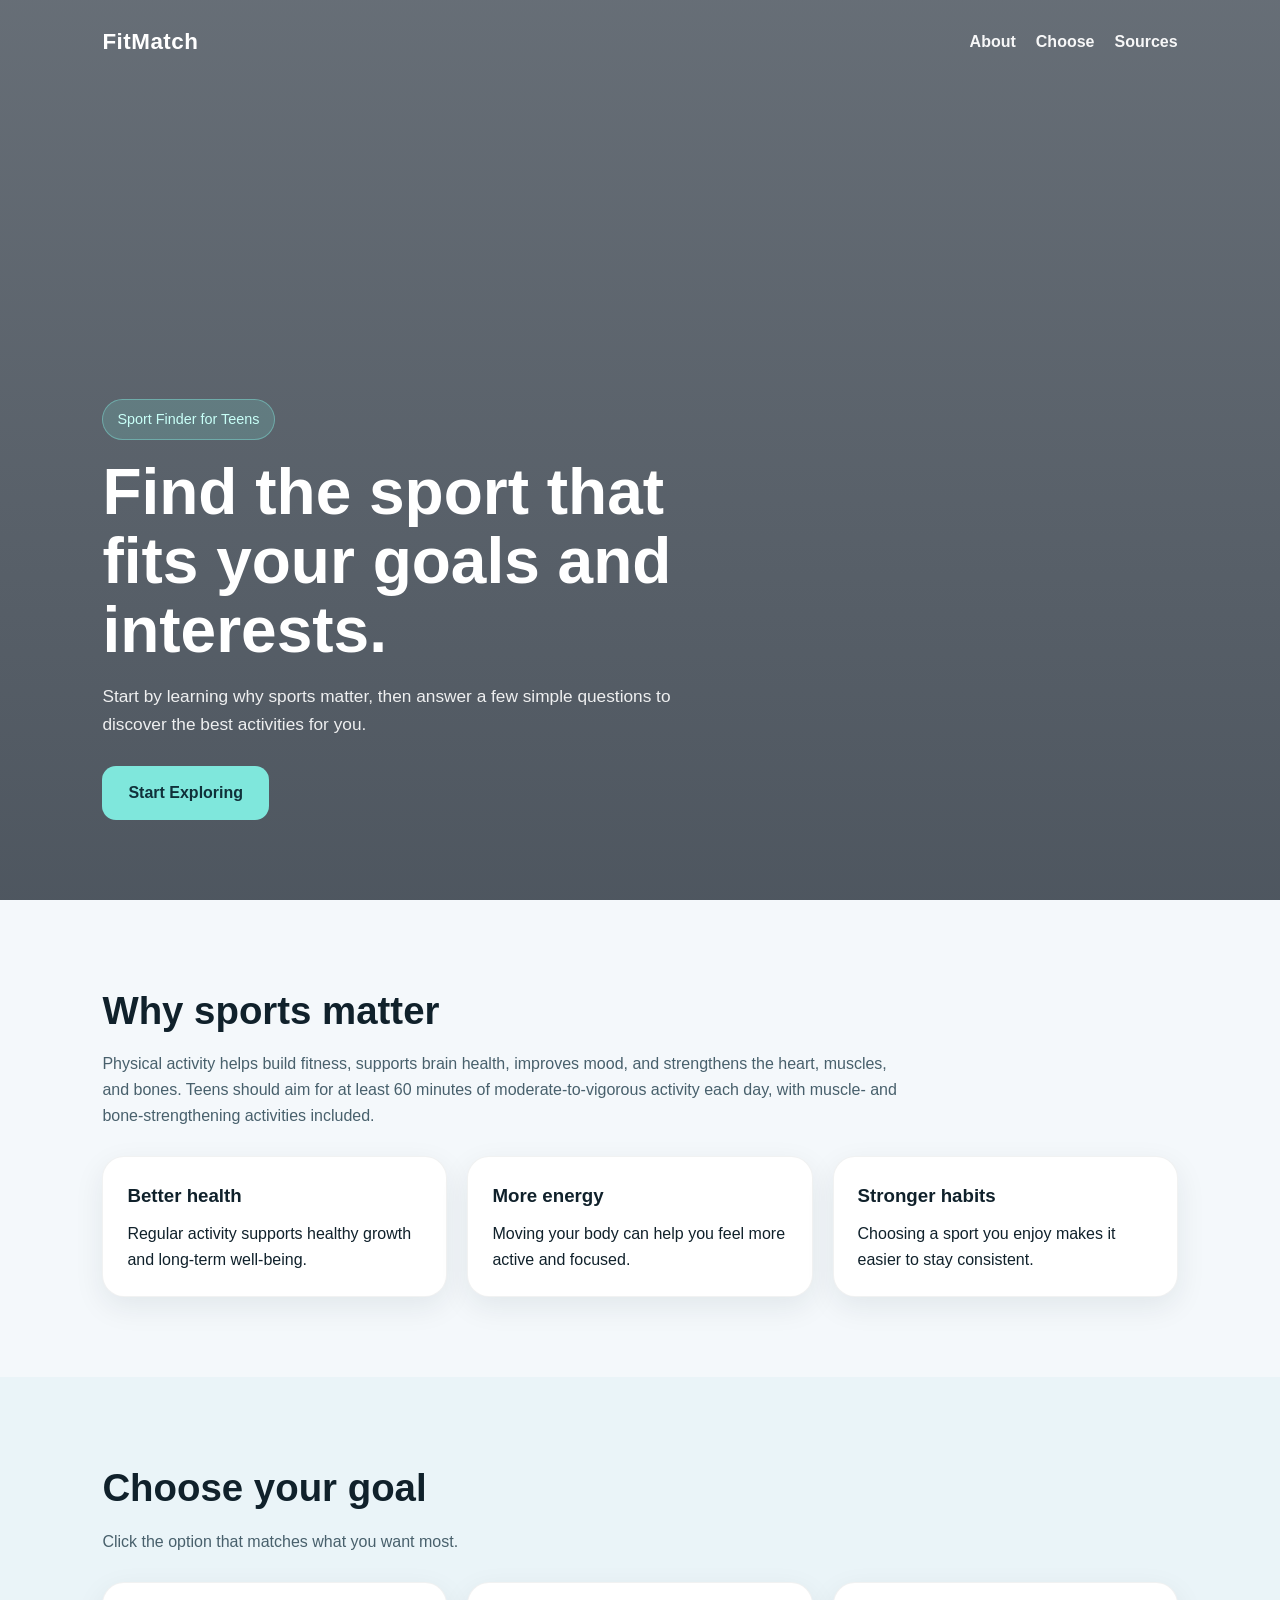
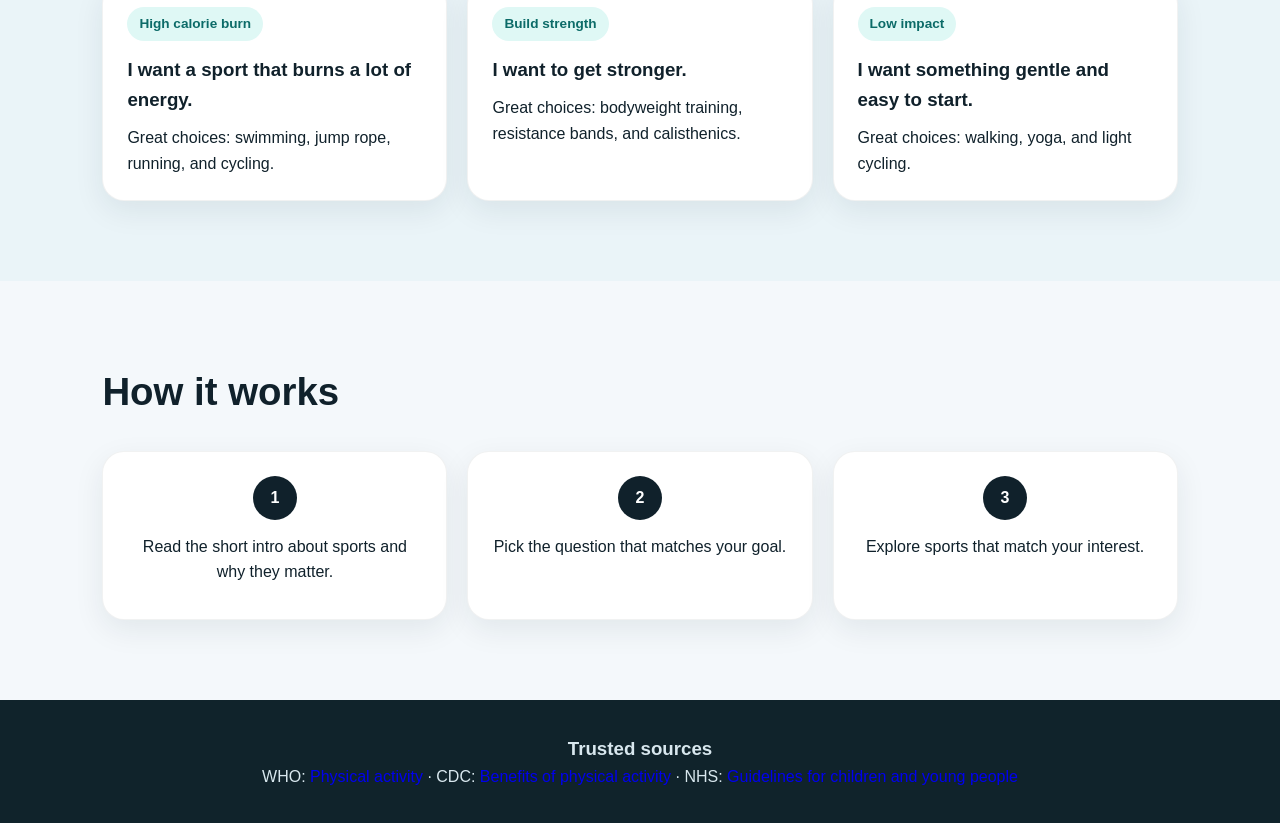
==== index.html @ 4f52580f "Build FitMatch homepage with sport selection UI and responsive design" ====
<!DOCTYPE html>
<html lang="en">
<head>
  <meta charset="UTF-8" />
  <meta name="viewport" content="width=device-width, initial-scale=1.0" />
  <title>FitMatch | Choose Your Sport</title>
  <link rel="stylesheet" href="style.css" />
</head>
<body>
  <header class="hero">
    <nav class="navbar">
      <div class="logo">FitMatch</div>
      <div class="nav-links">
        <a href="#about">About</a>
        <a href="#choose">Choose</a>
        <a href="#sources">Sources</a>
      </div>
    </nav>

    <div class="hero-content">
      <p class="badge">Sport Finder for Teens</p>
      <h1>Find the sport that fits your goals and interests.</h1>
      <p class="hero-text">
        Start by learning why sports matter, then answer a few simple questions to discover the best activities for you.
      </p>
      <a class="btn" href="#choose">Start Exploring</a>
    </div>
  </header>

  <main>
    <section id="about" class="section">
      <div class="section-title">
        <h2>Why sports matter</h2>
        <p>
          Physical activity helps build fitness, supports brain health, improves mood, and strengthens the heart, muscles, and bones.
          Teens should aim for at least 60 minutes of moderate-to-vigorous activity each day, with muscle- and bone-strengthening activities included.
        </p>
      </div>

      <div class="info-grid">
        <article class="info-card">
          <h3>Better health</h3>
          <p>Regular activity supports healthy growth and long-term well-being.</p>
        </article>

        <article class="info-card">
          <h3>More energy</h3>
          <p>Moving your body can help you feel more active and focused.</p>
        </article>

        <article class="info-card">
          <h3>Stronger habits</h3>
          <p>Choosing a sport you enjoy makes it easier to stay consistent.</p>
        </article>
      </div>
    </section>

    <section id="choose" class="section alt">
      <div class="section-title">
        <h2>Choose your goal</h2>
        <p>Click the option that matches what you want most.</p>
      </div>

      <div class="question-grid">
        <a class="question-card" href="high-intensity.html">
          <span class="question-tag">High calorie burn</span>
          <h3>I want a sport that burns a lot of energy.</h3>
          <p>Great choices: swimming, jump rope, running, and cycling.</p>
        </a>

        <a class="question-card" href="strength.html">
          <span class="question-tag">Build strength</span>
          <h3>I want to get stronger.</h3>
          <p>Great choices: bodyweight training, resistance bands, and calisthenics.</p>
        </a>

        <a class="question-card" href="low-impact.html">
          <span class="question-tag">Low impact</span>
          <h3>I want something gentle and easy to start.</h3>
          <p>Great choices: walking, yoga, and light cycling.</p>
        </a>
      </div>
    </section>

    <section class="section">
      <div class="section-title">
        <h2>How it works</h2>
      </div>

      <div class="steps">
        <div class="step">
          <span>1</span>
          <p>Read the short intro about sports and why they matter.</p>
        </div>
        <div class="step">
          <span>2</span>
          <p>Pick the question that matches your goal.</p>
        </div>
        <div class="step">
          <span>3</span>
          <p>Explore sports that match your interest.</p>
        </div>
      </div>
    </section>
  </main>

  <footer id="sources" class="footer">
    <h3>Trusted sources</h3>
    <p>
      WHO: <a href="https://www.who.int/initiatives/behealthy/physical-activity" target="_blank" rel="noreferrer">Physical activity</a>
      · CDC: <a href="https://www.cdc.gov/physical-activity-basics/benefits/index.html" target="_blank" rel="noreferrer">Benefits of physical activity</a>
      · NHS: <a href="https://www.nhs.uk/live-well/exercise/physical-activity-guidelines-children-and-young-people/" target="_blank" rel="noreferrer">Guidelines for children and young people</a>
    </p>
  </footer>
</body>
</html>
---- style.css ----
* {
  box-sizing: border-box;
  margin: 0;
  padding: 0;
}

html {
  scroll-behavior: smooth;
}

body {
  font-family: Arial, Helvetica, sans-serif;
  color: #10212b;
  background: #f4f8fb;
  line-height: 1.6;
}

a {
  text-decoration: none;
}

.hero,
.page-hero {
  min-height: 100vh;
  background-size: cover;
  background-position: center;
  display: flex;
  flex-direction: column;
  justify-content: space-between;
}

.hero {
  background-image:
    linear-gradient(rgba(8, 18, 30, 0.6), rgba(8, 18, 30, 0.7)),
    url("https://images.unsplash.com/photo-1517836357463-d25dfeac3438?auto=format&fit=crop&w=1600&q=80");
}

.page-hero {
  min-height: 72vh;
  background-image:
    linear-gradient(rgba(8, 18, 30, 0.72), rgba(8, 18, 30, 0.82)),
    url("https://images.unsplash.com/photo-1517649763962-0c623066013b?auto=format&fit=crop&w=1600&q=80");
}
.strength-hero {
  background-image:
    linear-gradient(rgba(8, 18, 30, 0.72), rgba(8, 18, 30, 0.82)),
    url("https://images.unsplash.com/photo-1517838277536-f5f99be501cd?auto=format&fit=crop&w=1600&q=80");
}

.lowimpact-hero {
  background-image:
    linear-gradient(rgba(8, 18, 30, 0.72), rgba(8, 18, 30, 0.82)),
    url("https://images.unsplash.com/photo-1518611012118-696072aa579a?auto=format&fit=crop&w=1600&q=80");
}

.navbar {
  display: flex;
  justify-content: space-between;
  align-items: center;
  padding: 24px 8%;
}

.navbar.dark .logo,
.navbar.dark .nav-links a {
  color: #fff;
}
.logo {
  font-size: 1.4rem;
  font-weight: 800;
  color: #fff;
  letter-spacing: 0.5px;
}

.nav-links {
  display: flex;
  gap: 20px;
  flex-wrap: wrap;
}

.nav-links a {
  color: #fff;
  font-weight: 600;
  opacity: 0.95;
}

.nav-links a:hover {
  opacity: 1;
  text-decoration: underline;
}

.hero-content,
.page-hero-content {
  padding: 0 8% 80px;
  max-width: 820px;
  color: #fff;
}

.badge {
  display: inline-block;
  background: rgba(127, 231, 220, 0.18);
  border: 1px solid rgba(127, 231, 220, 0.45);
  color: #c8fff7;
  padding: 8px 14px;
  border-radius: 999px;
  font-size : 0.9rem;
  margin-bottom : 18px;
}

.hero h1,
.page-hero h1 {
  font-size : clamp(2.3rem, 5vw, 4.6rem);
  line-height : 1.08;
  margin-bottom : 18px;
}

.hero-text {
  font-size : 1.08rem;
  max-width : 650px;
  margin-bottom : 28px;
  color : rgba(255, 255, 255, 0.9);
}
.btn {
  display : inline-block;
  background : #7fe7dc;
  color : #10313a;
  padding : 14px 26px;
  border-radius : 14px;
  font-weight : 800;
  transition : transform 0.2s ease, background 0.2s ease;
}

.btn:hover {
  background : #a8f1e9;
  transform : translateY(-2px);
}

.section {
  padding : 80px 8%;
}

.section.alt {
  background : #eaf4f8;
}

.section-title {
  max-width : 800px;
  margin-bottom : 28px;
}

.section-title h2 {
  font-size: clamp(1.7rem, 3vw, 2.7rem);
  margin-bottom : 10px;
}

.section-title p {
  color : #48606c;
}

.info-grid,
.question-grid,
.sports-grid,
.steps {
  display : grid;
  gap : 20px;
}

.info-grid {
  grid-template-columns : repeat(auto-fit, minmax(220px, 1fr));
}

.question-grid {
  grid-template-columns : repeat(auto-fit, minmax(240px, 1fr));
}

.sports-grid {
  grid-template-columns : repeat(auto-fit, minmax(220px, 1fr));
}

.steps {
  grid-template-columns : repeat(auto-fit, minmax(220px, 1fr));
}

.info-card,
.question-card,
.sport-card,
.step {
  background: #fff;
  border-radius: 22px;
  padding : 24px;
  box-shadow : 0 10px 30px rgba(13, 40, 53, 0.08);
  border : 1px solid rgba(16, 33, 43, 0.06);
}

.question-card {
  color : #10212b;
  transition : transform 0.2s ease, box-shadow 0.2s ease;
}

.question-card:hover {
  transform : translateY(-4px);
  box-shadow : 0 16px 40px rgba(13, 40, 53, 0.12);
}

.question-tag {
  display: inline-block;
  font-size : 0.85rem;
  font-weight : 700;
  color : #0c6b68;
  background : #dff8f5;
  padding : 6px 12px;
  border-radius: 999px;
  margin-bottom: 14px;
}

.info-card h3,
.question-card h3,
.sport-card h3,
.step p {
  margin-bottom: 10px;
}
.step {
  text-align: center;
}
.step span {
  display: inline-flex;
  width: 44px;
  height: 44px;
  justify-content: center;
  align-items: center;
  border-radius: 50%;
  background: #10212b;
  color : #fff;
  font-weight : 800;
  margin-bottom : 14px;
}
.footer {
  background: #10232b;
  color: #d8e7ee;
  text-align : center;
  padding : 34px 8%;
}
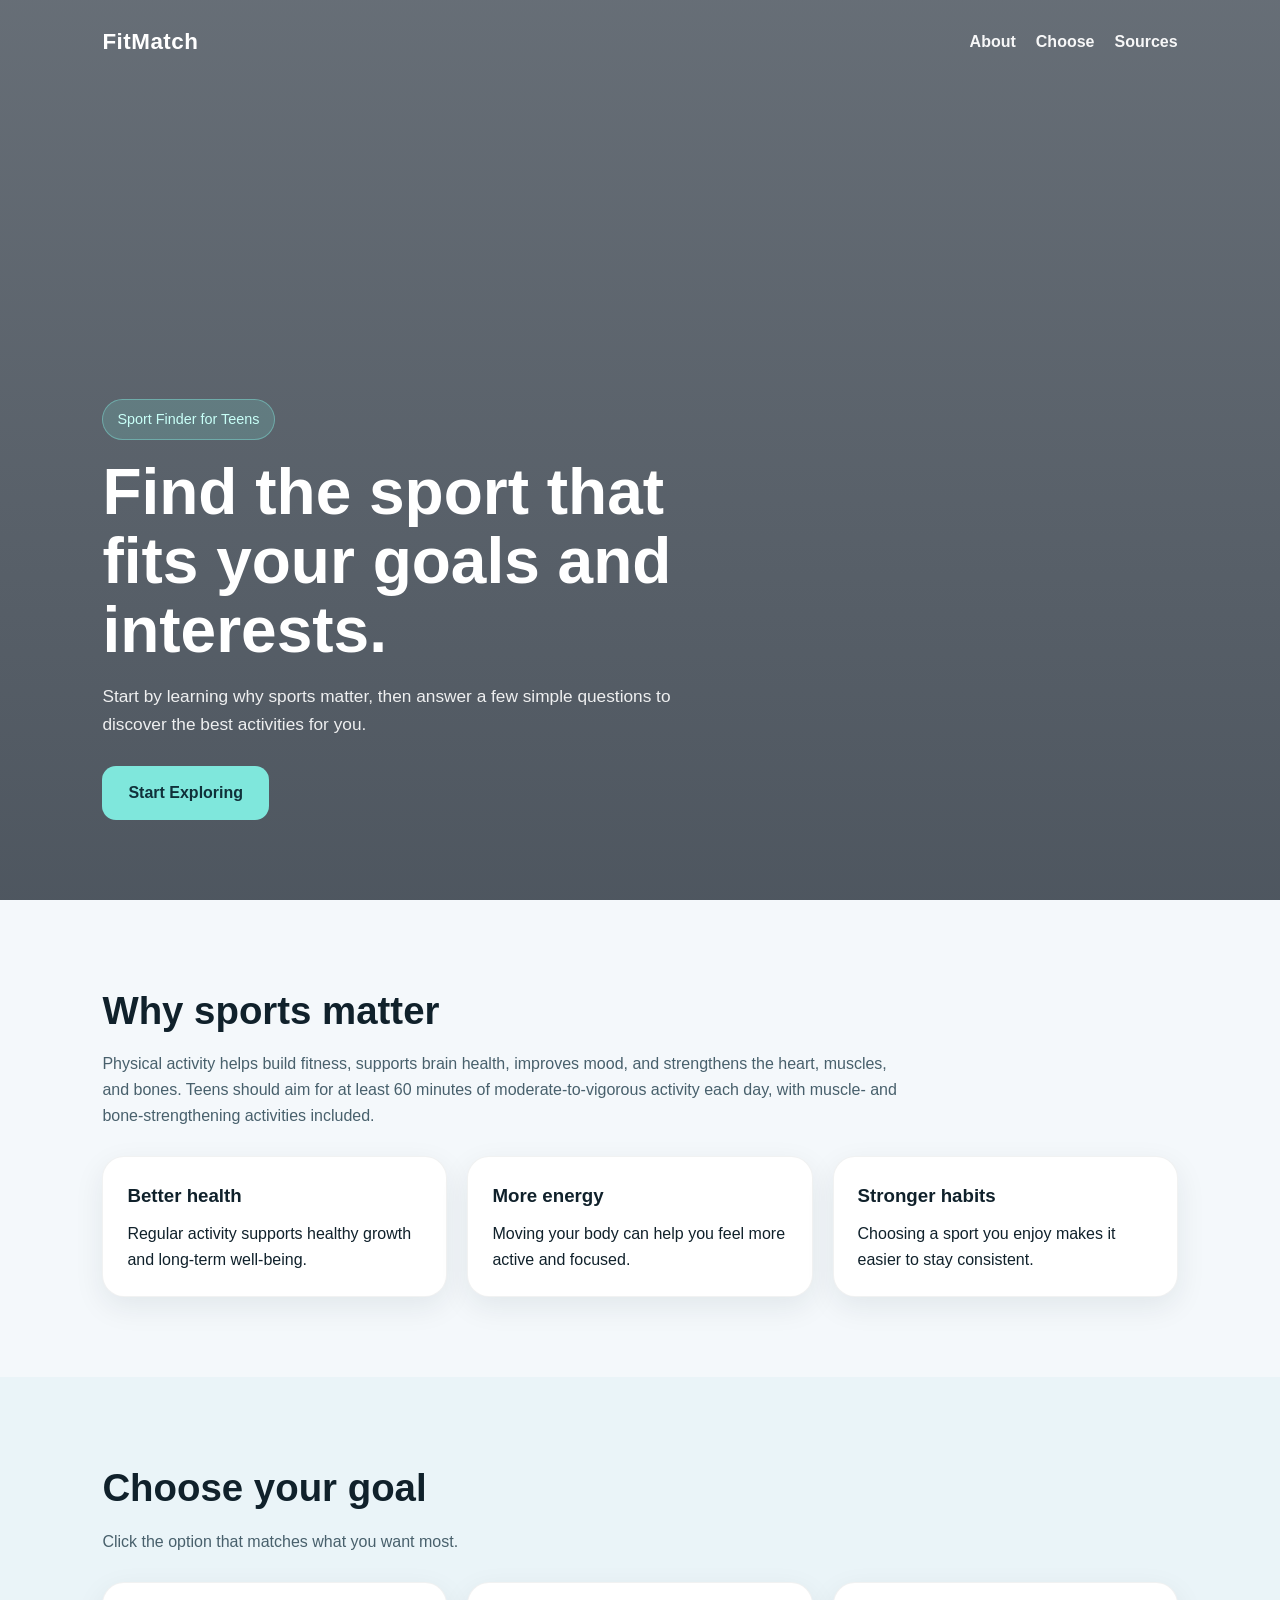
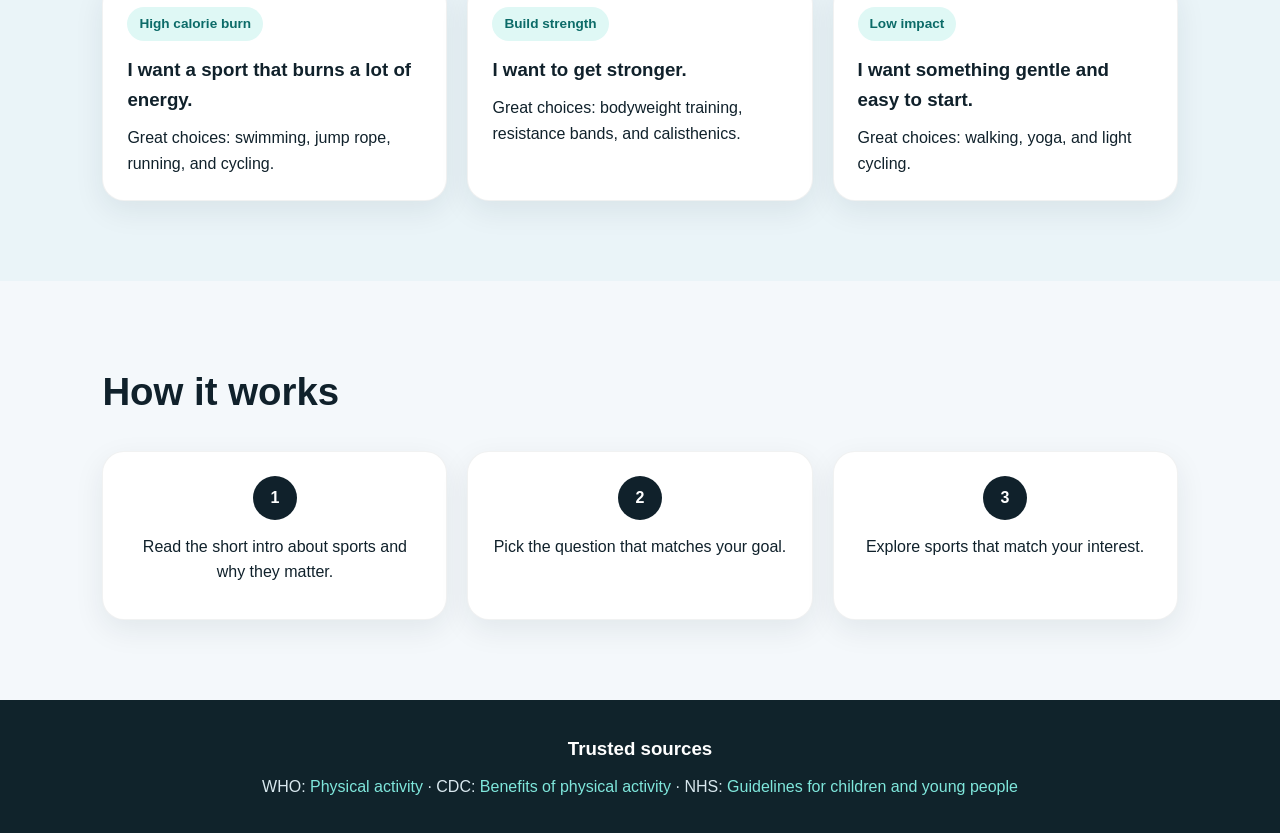
==== commit a3d87df8: "finishing the css styling and finish all chosen sports pages" ====
--- a/index.html
+++ b/index.html
@@ -107,9 +107,9 @@
   <footer id="sources" class="footer">
     <h3>Trusted sources</h3>
     <p>
-      WHO: <a href="https://www.who.int/initiatives/behealthy/physical-activity" target="_blank" rel="noreferrer">Physical activity</a>
-      · CDC: <a href="https://www.cdc.gov/physical-activity-basics/benefits/index.html" target="_blank" rel="noreferrer">Benefits of physical activity</a>
-      · NHS: <a href="https://www.nhs.uk/live-well/exercise/physical-activity-guidelines-children-and-young-people/" target="_blank" rel="noreferrer">Guidelines for children and young people</a>
+      WHO: <a href ="https://www.who.int/initiatives/behealthy/physical-activity" target="_blank" rel="noreferrer">Physical activity</a>
+      · CDC: <a href ="https://www.cdc.gov/physical-activity-basics/benefits/index.html" target="_blank" rel="noreferrer">Benefits of physical activity</a>
+      · NHS: <a href ="https://www.nhs.uk/live-well/exercise/physical-activity-guidelines-children-and-young-people/" target="_blank" rel="noreferrer">Guidelines for children and young people</a>
     </p>
   </footer>
 </body>
--- a/style.css
+++ b/style.css
@@ -21,16 +21,16 @@
 
 .hero,
 .page-hero {
-  min-height: 100vh;
-  background-size: cover;
-  background-position: center;
-  display: flex;
-  flex-direction: column;
-  justify-content: space-between;
+  min-height : 100vh;
+  background-size : cover;
+  background-position : center;
+  display : flex;
+  flex-direction : column;
+  justify-content : space-between;
 }
 
 .hero {
-  background-image:
+  background-image :
     linear-gradient(rgba(8, 18, 30, 0.6), rgba(8, 18, 30, 0.7)),
     url("https://images.unsplash.com/photo-1517836357463-d25dfeac3438?auto=format&fit=crop&w=1600&q=80");
 }
@@ -53,55 +53,56 @@
     url("https://images.unsplash.com/photo-1518611012118-696072aa579a?auto=format&fit=crop&w=1600&q=80");
 }
 
+
 .navbar {
-  display: flex;
-  justify-content: space-between;
-  align-items: center;
-  padding: 24px 8%;
+  display: flex ;
+  justify-content : space-between ;
+  align-items : center ;
+  padding : 24px 8%;
 }
 
 .navbar.dark .logo,
 .navbar.dark .nav-links a {
-  color: #fff;
+  color : #fff;
 }
 .logo {
-  font-size: 1.4rem;
-  font-weight: 800;
-  color: #fff;
-  letter-spacing: 0.5px;
+  font-size : 1.4rem;
+  font-weight : 800;
+  color : #fff;
+  letter-spacing : 0.5px;
 }
 
 .nav-links {
-  display: flex;
-  gap: 20px;
-  flex-wrap: wrap;
+  display : flex;
+  gap : 20px;
+  flex-wrap : wrap;
 }
 
 .nav-links a {
-  color: #fff;
-  font-weight: 600;
-  opacity: 0.95;
+  color : #fff;
+  font-weight : 600;
+  opacity : 0.95;
 }
 
 .nav-links a:hover {
-  opacity: 1;
-  text-decoration: underline;
+  opacity : 1;
+  text-decoration : underline;
 }
 
 .hero-content,
 .page-hero-content {
-  padding: 0 8% 80px;
-  max-width: 820px;
-  color: #fff;
+  padding : 0 8% 80px;
+  max-width : 820px;
+  color : #fff;
 }
 
 .badge {
-  display: inline-block;
-  background: rgba(127, 231, 220, 0.18);
-  border: 1px solid rgba(127, 231, 220, 0.45);
-  color: #c8fff7;
-  padding: 8px 14px;
-  border-radius: 999px;
+  display : inline-block;
+  background : rgba(127, 231, 220, 0.18);
+  border : 1px solid rgba(127, 231, 220, 0.45);
+  color : #c8fff7;
+  padding : 8px 14px;
+  border-radius : 999px;
   font-size : 0.9rem;
   margin-bottom : 18px;
 }
@@ -184,10 +185,10 @@
 .question-card,
 .sport-card,
 .step {
-  background: #fff;
-  border-radius: 22px;
-  padding : 24px;
-  box-shadow : 0 10px 30px rgba(13, 40, 53, 0.08);
+  background : #fff;
+  border-radius : 22px;
+  padding  : 24px;
+  box-shadow  : 0 10px 30px rgba(13, 40, 53, 0.08);
   border : 1px solid rgba(16, 33, 43, 0.06);
 }
 
@@ -239,5 +240,33 @@
   text-align : center;
   padding : 34px 8%;
 }
-
-
+.footer h3 {
+  margin-bottom: 10px;
+  color: #fff;
+}
+
+.footer a {
+  color: #7fe7dc;
+}
+
+.footer a:hover {
+  text-decoration: underline;
+}
+
+@media (max-width: 768px) {
+  .navbar {
+    flex-direction: column;
+    gap: 14px;
+  }
+
+  .hero-content,
+  .page-hero-content {
+    padding-bottom: 60px;
+  }
+
+  .section {
+    padding: 64px 6%;
+  }
+}
+
+
